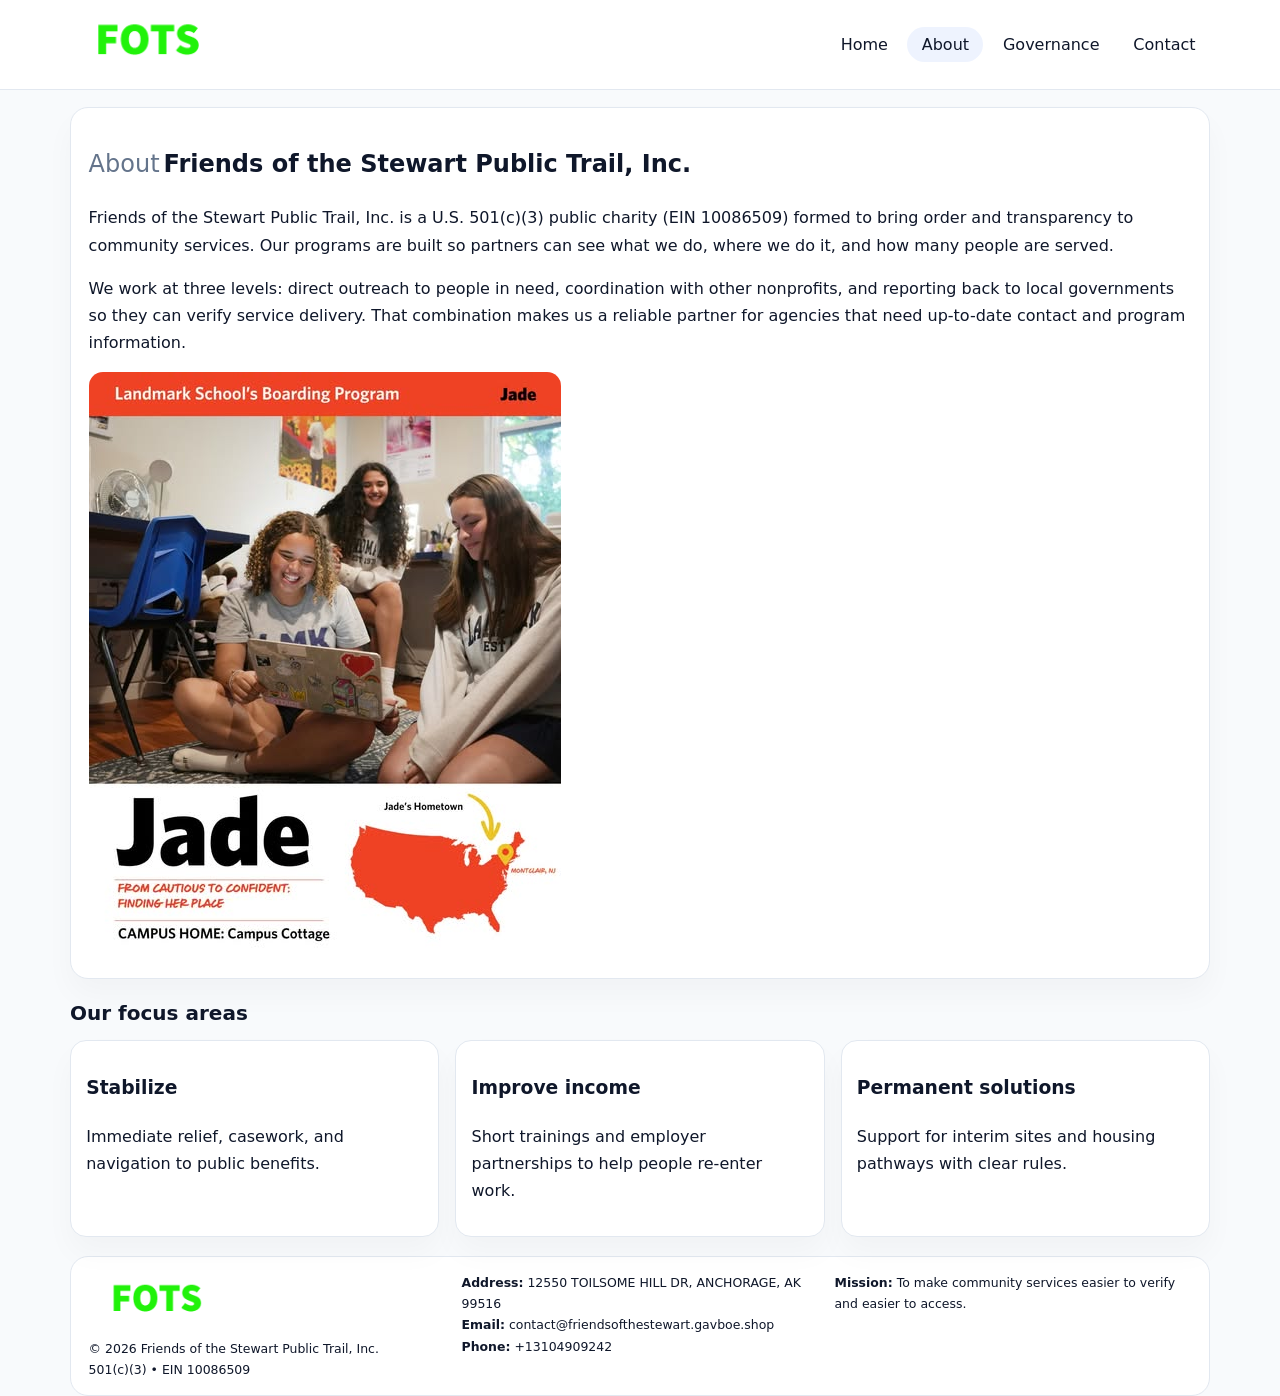
==== about.html @ 1343b505 "Initial commit" ====
<!doctype html><html lang="en"><head>
<meta charset="utf-8">
<meta name="viewport" content="width=device-width,initial-scale=1">
<title>Friends of the Stewart Public Trail, Inc. – Nonprofit • 2025</title>
<link rel="stylesheet" href="assets/styles.css">
<link rel="icon" href="images/logo.png">
  <meta name="description" content="Our nonprofit strengthens the community with programs focused on arts education and cultural programs.">
</head><body>
<div style="position:absolute;left:-9999px;top:-9999px;opacity:0" data-uniq="{{UNIQUE_BLOB}}">
  <span>Our nonprofit strengthens the community with programs focused on arts education and cultural programs.</span><svg width="12" height="12" viewBox="0 0 12 12" xmlns="http://www.w3.org/2000/svg"><circle cx="6" cy="6" r="5" fill="#9d174d"/></svg><img src="images/relief.jpg" width="1" height="1" alt="" loading="lazy"/>
</div>

<header>
  <div class="topbar">
    <a href="index.html"><img src="images/logo.png" style="width:155px" alt=""></a>
    <nav>
      <a href="index.html">Home</a>
      <a class="active" href="about.html">About</a>
      <a href="governance.html">Governance</a>
      <a href="contact.html">Contact</a>
    </nav>
  </div>
</header>

<section class="section">
  <div class="panel">
    <h1><span style="font-weight:500;color:var(--muted);margin-right:.25rem;">About</span><span style="font-weight:700;color:var(--ink);">Friends of the Stewart Public Trail, Inc.</span></h1>
    <p>Friends of the Stewart Public Trail, Inc. is a U.S. 501(c)(3) public charity (EIN 10086509) formed to bring order and transparency to community services. Our programs are built so partners can see what we do, where we do it, and how many people are served.</p>
    <p>We work at three levels: direct outreach to people in need, coordination with other nonprofits, and reporting back to local governments so they can verify service delivery. That combination makes us a reliable partner for agencies that need up-to-date contact and program information.</p>
    <img src="images/about.jpg" alt="" style="margin-top:1rem">
  </div>
</section>

<section class="section">
  <h2>Our focus areas</h2>
  <div class="cards">
    <article class="c2c37f86901"><h3>Stabilize</h3><p>Immediate relief, casework, and navigation to public benefits.</p></article>
    <article class="c2c37f86901"><h3>Improve income</h3><p>Short trainings and employer partnerships to help people re-enter work.</p></article>
    <article class="c2c37f86901"><h3>Permanent solutions</h3><p>Support for interim sites and housing pathways with clear rules.</p></article>
  </div>
</section>

<footer>
  <div class="footer-grid">
    <div><img src="images/logo.png" style="width:135px;margin-bottom:.35rem" alt=""><div class="small">© <span id="year"></span> Friends of the Stewart Public Trail, Inc.</div><div class="small">501(c)(3) • EIN 10086509</div></div>
    <div><div class="small"><strong>Address:</strong> 12550 TOILSOME HILL DR, ANCHORAGE, AK 99516</div><div class="small"><strong>Email:</strong> <a href="mailto:contact@friendsofthestewart.gavboe.shop">contact@friendsofthestewart.gavboe.shop</a></div><div class="small"><strong>Phone:</strong> <a href="tel:+13104909242">+13104909242</a></div></div>
    <div><div class="small"><strong>Mission:</strong> To make community services easier to verify and easier to access.</div></div>
  </div>
</footer>
<script>(()=>{const y=document.getElementById('year');if(y)y.textContent=new Date().getFullYear();})();</script>
</body></html>
---- assets/styles.css ----
:root{
  --ink:#0f172a;
  --muted:#64748b;
  --line:#e2e8f0;
  --paper:#fff;
  --brand:#2563eb;
  --brand-ink:#1e40af;
  --soft:#eff6ff;
  --r:18px;
  --sh:0 16px 30px rgba(15,23,42,.03);
}
*{box-sizing:border-box}
html,body{height:100%}
body{
  margin:0;
  background:#f8fafc;
  color:var(--ink);
  font-family:Inter,system-ui,-apple-system,BlinkMacSystemFont,"Segoe UI",Arial,sans-serif;
  line-height:1.7;
}
img{max-width:100%;height:auto;display:block;border-radius:14px}
a{color:var(--brand);text-decoration:none}
a:hover{text-decoration:underline}

/* NAV */
header{background:#fff;border-bottom:1px solid var(--line);position:sticky;top:0;z-index:15}
.topbar{
  width:min(1140px,94%);
  margin:0 auto;
  display:flex;
  align-items:center;
  justify-content:space-between;
  gap:1rem;
  padding:.6rem 0;
}
.topbar nav a{
  padding:.5rem .9rem;
  border-radius:999px;
  color:var(--ink);
  font-weight:500;
}
.topbar nav a.active,
.topbar nav a:hover{
  background:rgba(37,99,235,.08);
  text-decoration:none;
}

/* HERO */
.ca8e970359e{
  width:min(1140px,94%);
  margin:.95rem auto 0;
  background:linear-gradient(140deg,var(--soft),#fff 65%);
  border:1px solid rgba(37,99,235,.05);
  border-radius:22px;
  display:grid;
  grid-template-columns:1.1fr .9fr;
  gap:1.2rem;
  padding:1.3rem 1.2rem 1.1rem;
  box-shadow:var(--sh);
}
.ca8e970359e h1{font-size:clamp(1.8rem,3vw,2.55rem);margin-bottom:.4rem}
.ca8e970359e .ca9dcdf0ec2{color:var(--muted);max-width:550px}
.c7eaa500ba7{
  display:inline-block;
  background:rgba(37,99,235,.12);
  color:var(--brand-ink);
  padding:.2rem .65rem;
  border-radius:999px;
  font-weight:600;
  font-size:.68rem;
}

/* SECTION */
.section{
  width:min(1140px,94%);
  margin:1.05rem auto 0;
}
.panel{
  background:#fff;border:1px solid var(--line);border-radius:18px;
  padding:1rem 1.1rem;box-shadow:var(--sh);
}
h2{font-size:1.25rem;margin:.2rem 0 .6rem}

/* grids */
.cards{
  display:grid;
  grid-template-columns:repeat(auto-fit,minmax(230px,1fr));
  gap:1rem;
}
.c2c37f86901{
  background:#fff;border:1px solid var(--line);border-radius:16px;
  padding:.8rem .95rem 1rem;box-shadow:var(--sh);
}
.twocol{
  display:grid;grid-template-columns:1fr 1fr;gap:1rem;align-items:start;
}

/* timeline */
.timeline{list-style:none;margin:.5rem 0 0;padding:0}
.timeline li{position:relative;padding-left:1.25rem;margin:.35rem 0}
.timeline li::before{
  content:"";position:absolute;left:.25rem;top:.58rem;width:.4rem;height:.4rem;border-radius:999px;background:var(--brand)
}

/* contact form */
button,input,textarea{font:inherit}
.contact-form{display:grid;gap:12px;max-width:760px}
.contact-form .row-2{display:grid;grid-template-columns:1fr 1fr;gap:12px}
.contact-form input,
.contact-form textarea{
  width:100%;padding:.85rem 1rem;border:1px solid var(--line);
  border-radius:14px;background:#fff;
}
.contact-form textarea{resize:vertical}
.contact-form button{
  width:auto;justify-self:start;padding:.8rem 1.35rem;background:var(--brand);
  color:#fff;border:0;border-radius:14px;cursor:pointer
}
.contact-form button:hover{background:var(--brand-ink)}

/* footer */
footer{
  width:min(1140px,94%);
  margin:1.2rem auto 1.1rem;
  background:#fff;
  border:1px solid var(--line);
  border-radius:18px;
  padding:.9rem 1.1rem;
}
.footer-grid{
  display:grid;grid-template-columns:repeat(auto-fit,minmax(220px,1fr));
  gap:1rem
}
/* chữ footer đậm hơn cho dễ nhìn */
.small{
  color:#0f172a;   /* đậm hơn */
  font-size:.78rem;
}
.small a{color:#0f172a;text-decoration:none}
.small a:hover{text-decoration:underline}

/* responsive */
@media(max-width:940px){
  .ca8e970359e{grid-template-columns:1fr}
  .twocol{grid-template-columns:1fr}
}
@media(max-width:640px){
  .topbar{flex-wrap:wrap;justify-content:center}
  .contact-form .row-2{grid-template-columns:1fr}
}
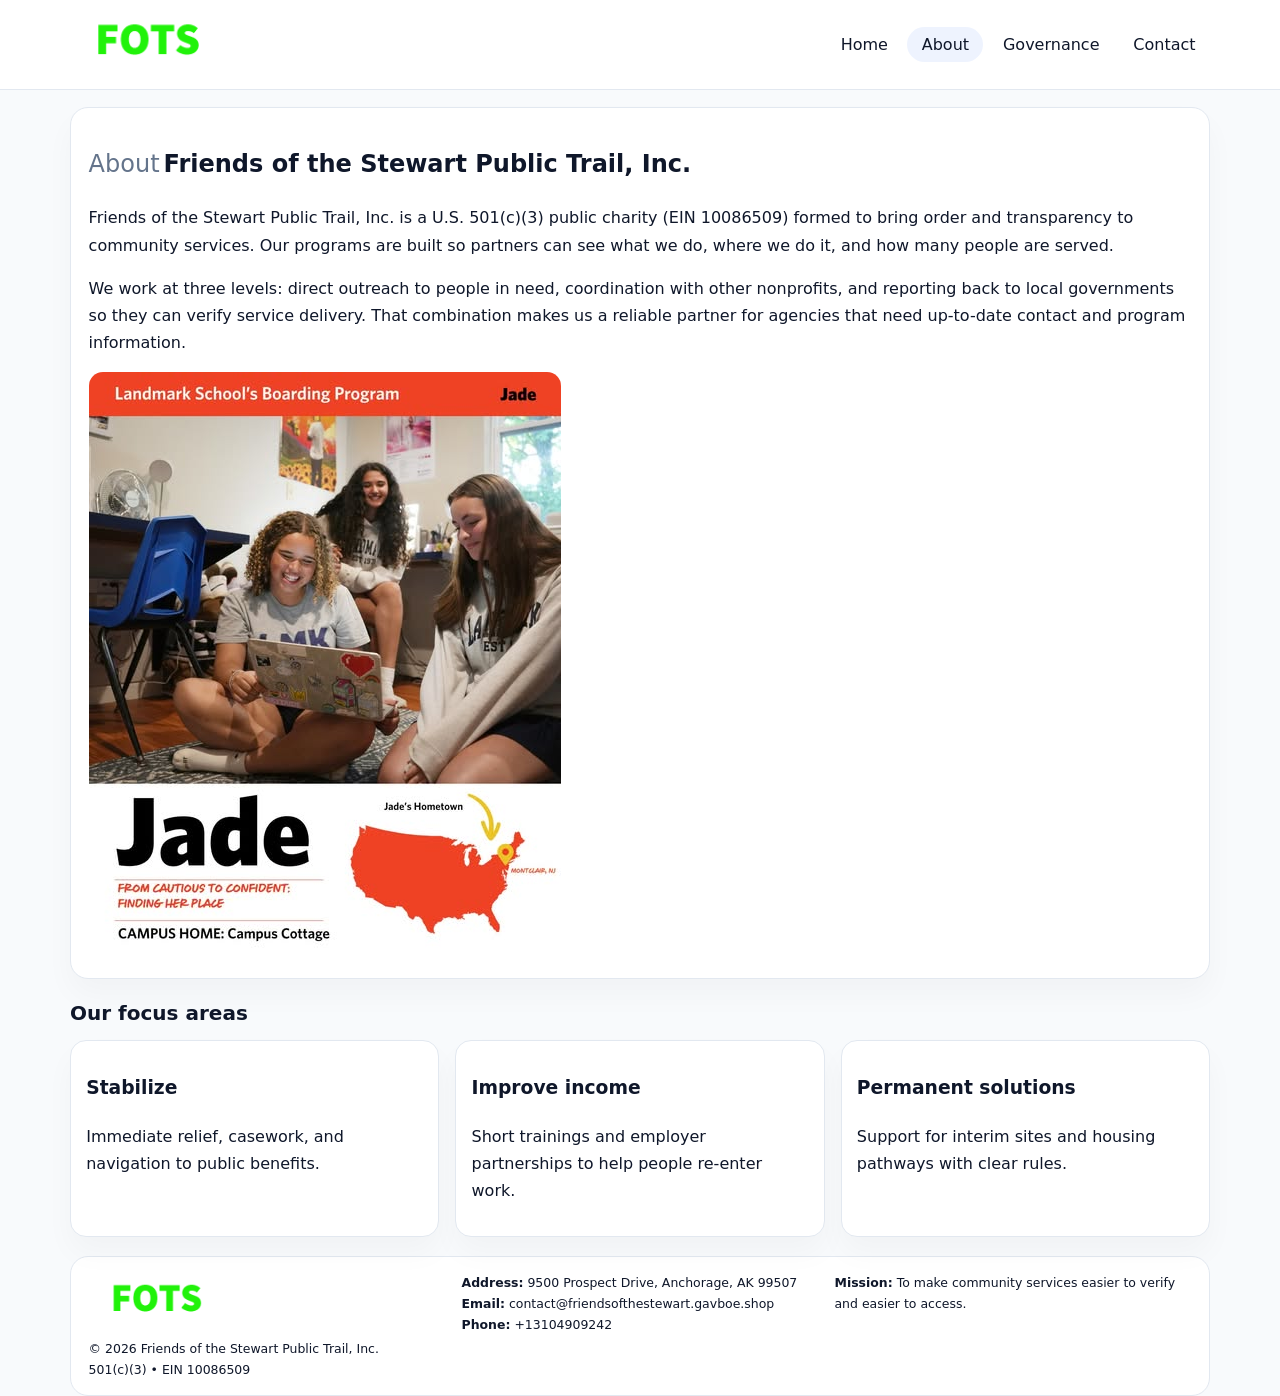
==== commit 751d1ed2: "Safe replace address only" ====
--- a/about.html
+++ b/about.html
@@ -43,7 +43,7 @@
 <footer>
   <div class="footer-grid">
     <div><img src="images/logo.png" style="width:135px;margin-bottom:.35rem" alt=""><div class="small">© <span id="year"></span> Friends of the Stewart Public Trail, Inc.</div><div class="small">501(c)(3) • EIN 10086509</div></div>
-    <div><div class="small"><strong>Address:</strong> 12550 TOILSOME HILL DR, ANCHORAGE, AK 99516</div><div class="small"><strong>Email:</strong> <a href="mailto:contact@friendsofthestewart.gavboe.shop">contact@friendsofthestewart.gavboe.shop</a></div><div class="small"><strong>Phone:</strong> <a href="tel:+13104909242">+13104909242</a></div></div>
+    <div><div class="small"><strong>Address:</strong> 9500 Prospect Drive, Anchorage, AK 99507</div><div class="small"><strong>Email:</strong> <a href="mailto:contact@friendsofthestewart.gavboe.shop">contact@friendsofthestewart.gavboe.shop</a></div><div class="small"><strong>Phone:</strong> <a href="tel:+13104909242">+13104909242</a></div></div>
     <div><div class="small"><strong>Mission:</strong> To make community services easier to verify and easier to access.</div></div>
   </div>
 </footer>
